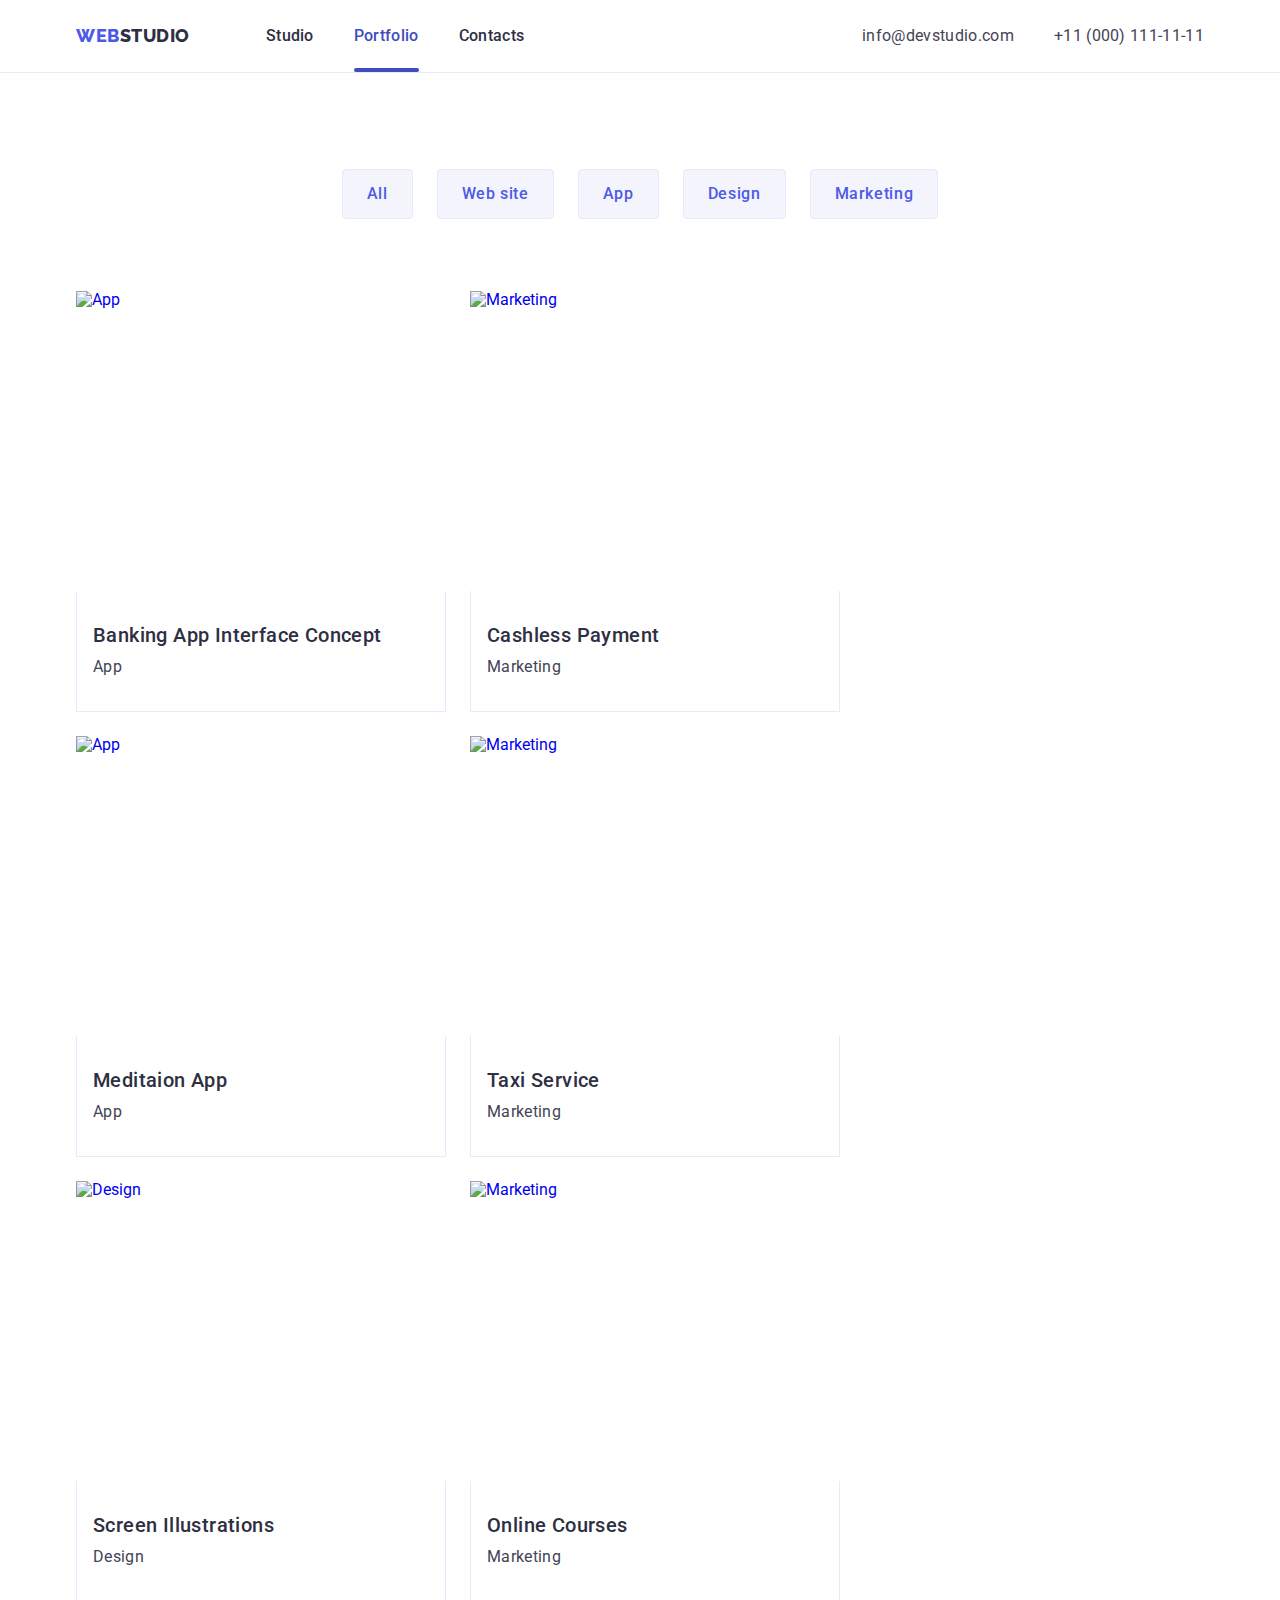
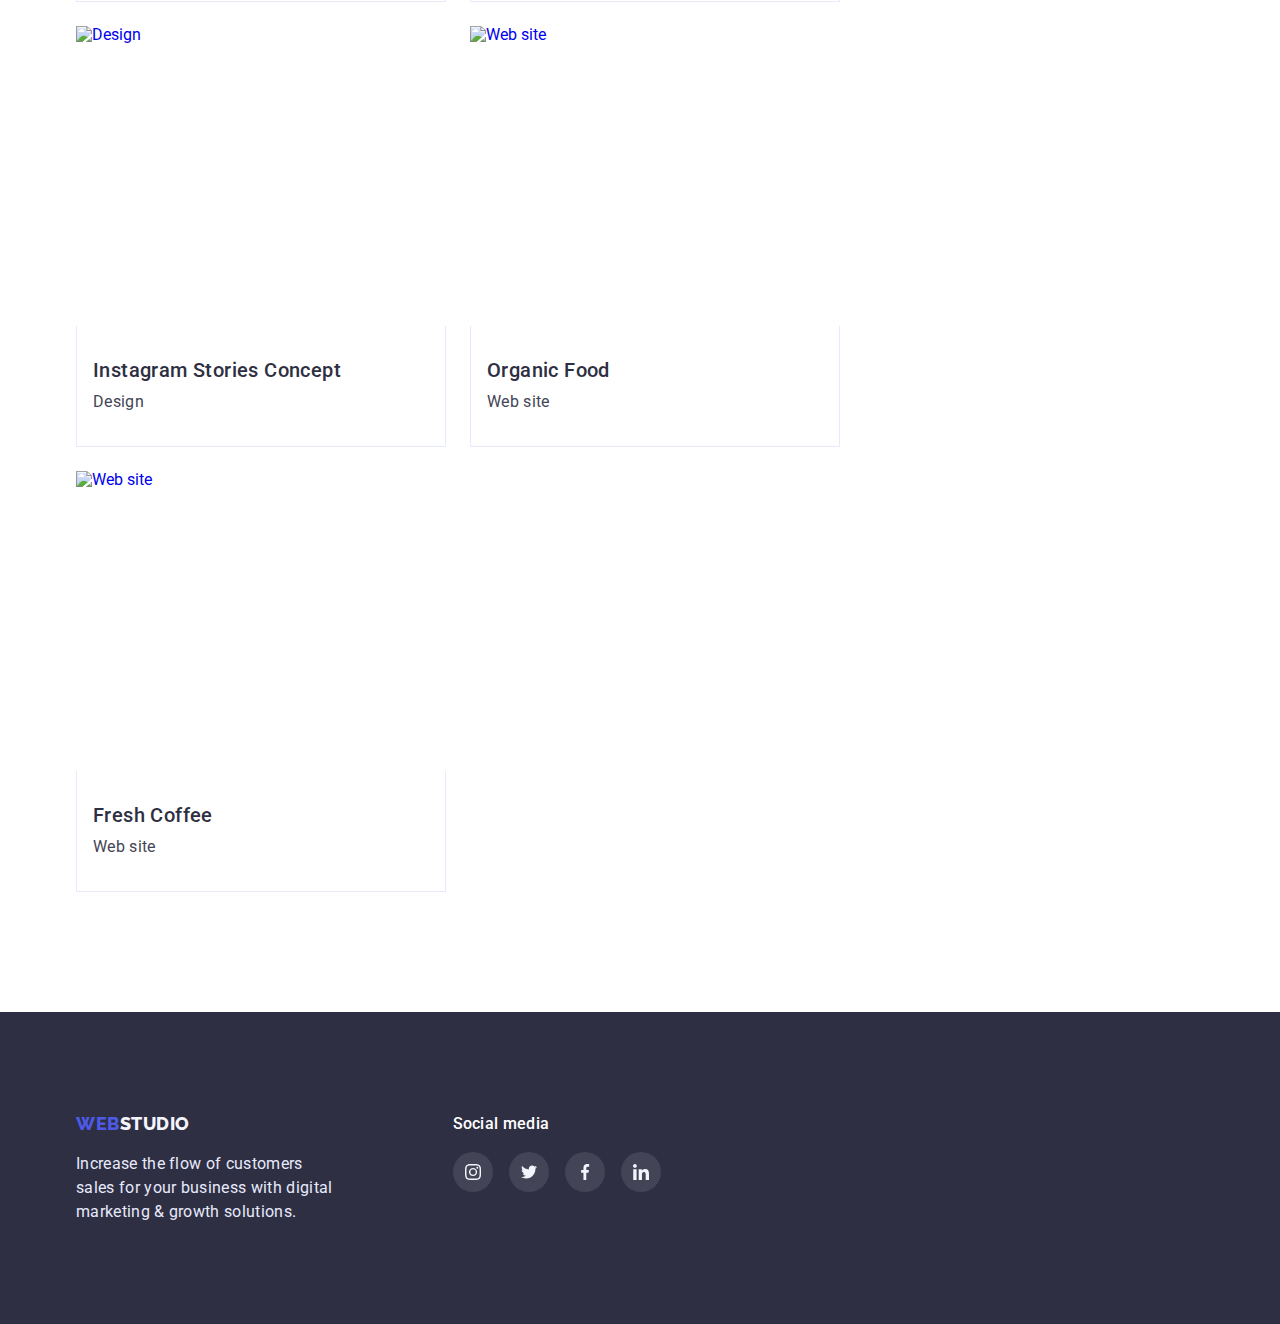
==== portfolio.html @ c5486a3b "Merge pull request #17 from andriiputko/images" ====
<!DOCTYPE html>
<html lang="en">
<head>
    <meta charset="UTF-8">
    <meta http-equiv="X-UA-Compatible" content="IE=edge">
    <meta name="viewport" content="width=device-width, initial-scale=1.0">
    <title>Portfolio</title>
    <link rel="stylesheet" href="https://cdnjs.cloudflare.com/ajax/libs/modern-normalize/1.0.0/modern-normalize.min.css">
    <link rel="stylesheet" href="./css/styles.css">
    <link rel="preconnect" href="https://fonts.googleapis.com">
    <link rel="preconnect" href="https://fonts.gstatic.com" crossorigin>
    <link href="https://fonts.googleapis.com/css2?family=Roboto:wght@400;500;700&display=swap" rel="stylesheet">
    <link href="https://fonts.googleapis.com/css2?family=Raleway:wght@800&display=swap" rel="stylesheet">
</head>
<body>
    <header>
        <div class="container">
            <div class="nav-container">
                <nav class="nav">
            
                    <a href="./index.html" class="logo">Web<span class="logo-header">Studio</span></a>
                    <ul class="header-list">
                        <li>
                            <a href="./index.html" class="nav-link">Studio</a>
                        </li>
                        <li>
                            <a href="./portfolio.html" class="nav-link current">Portfolio</a>
                        </li>
                        <li>
                            <a href="" class="nav-link">Contacts</a>
                        </li>
                    </ul>
                </nav>
                <address>
                    <ul class="header-list">
                        <li>
                            <a href="mailto:info@devstudio.com" class="contact-link">info@devstudio.com</a>
                        </li>
                        <li>
                            <a href="tel:+110001111111" class="contact-link">+11 (000) 111-11-11</a>
                        </li>
                    </ul>
            </div>
            
            </address>
        </div>
        
    </header>
    <main>
        <section class="poftfolio-section">
            <div class="container">
                <ul class="portfolio-list">
                    <li><button type="button" class="portfolio-btn">All</button></li>
                    <li><button type="button" class="portfolio-btn">Web site</button></li>
                    <li><button type="button" class="portfolio-btn">App</button></li>
                    <li><button type="button" class="portfolio-btn">Design</button></li>
                    <li><button type="button" class="portfolio-btn">Marketing</button></li>
                </ul>
                <ul class="project-list">
                    <li class="project-card">
                        <a href="#" class="project-link">
                            <div class="project-overlay-parent">
                                <img src="./images/1.jpg" alt="App" width="370" height="300" class="project-img">
                                <div class="project-overlay">
                                    <p class="overlay-text">14 Stylish and User-Friendly App Design Concepts · Task Manager App · Calorie Tracker App · Exotic Fruit Ecommerce App · Cloud Storage App</p>
                                </div>
                            </div>
                           
                            <div class="projecr-container">
                                <h3 class="project-title">Banking App Interface Concept</h3>
                                <p class="project-descr">App</p>
                            </div> 
                        </a>
                        
                        
                    </li>
                    <li class="project-card">
                        <a href="#" class="project-link">
                            <div class="project-overlay-parent">
                                <img src="./images/2.jpg" alt="Marketing" width="370" height="300" class="project-img">
                                <div class="project-overlay">
                                    <p class="overlay-text">14 Stylish and User-Friendly App Design Concepts · Task Manager App · Calorie Tracker App · Exotic Fruit Ecommerce App · Cloud Storage App</p>
                                </div>
                            </div>
                            <div class="projecr-container">
                                <h3 class="project-title">Cashless Payment</h3>
                                <p class="project-descr">Marketing</p>
                            </div>
                        </a>
                        
                        
                    </li>
                    <li class="project-card">
                        <a href="#" class="project-link">
                            <div class="project-overlay-parent">
                                <img src="./images/3.jpg" alt="App" width="370" height="300" class="project-img">
                                <div class="project-overlay">
                                    <p class="overlay-text">14 Stylish and User-Friendly App Design Concepts · Task Manager App · Calorie Tracker App · Exotic Fruit Ecommerce App · Cloud Storage App</p>
                                </div>
                            </div>
                            <div class="projecr-container">
                                <h3 class="project-title">Meditaion App</h3>
                                <p class="project-descr">App</p>
                            </div> 
                        </a>
                        
                        
                    </li>
                
                    <li class="project-card">
                        <a href="#" class="project-link">
                            <div class="project-overlay-parent">
                                <img src="./images/4.jpg" alt="Marketing" width="370" height="300" class="project-img">
                                <div class="project-overlay">
                                    <p class="overlay-text">14 Stylish and User-Friendly App Design Concepts · Task Manager App · Calorie Tracker App · Exotic Fruit Ecommerce App · Cloud Storage App</p>
                                </div>
                            </div>
                            <div class="projecr-container">
                                <h3 class="project-title">Taxi Service</h3>
                                <p class="project-descr">Marketing</p>
                            </div> 
                        </a>
                        
                        
                    </li>
                    <li class="project-card">
                        <a href="#" class="project-link">
                            <div class="project-overlay-parent">
                                <img src="./images/5.jpg" alt="Design" width="370" height="300" class="project-img">
                                <div class="project-overlay">
                                    <p class="overlay-text">14 Stylish and User-Friendly App Design Concepts · Task Manager App · Calorie Tracker App · Exotic Fruit Ecommerce App · Cloud Storage App</p>
                                </div>
                            </div>
                            <div class="projecr-container">
                                <h3 class="project-title">Screen Illustrations</h3>
                                <p class="project-descr">Design</p>
                            </div>  
                        </a>
                        
                        
                    </li>
                    <li class="project-card">
                        <a href="#" class="project-link">
                            <div class="project-overlay-parent">
                                <img src="./images/6.jpg" alt="Marketing" width="370" height="300" class="project-img">
                                <div class="project-overlay">
                                    <p class="overlay-text">14 Stylish and User-Friendly App Design Concepts · Task Manager App · Calorie Tracker App · Exotic Fruit Ecommerce App · Cloud Storage App</p>
                                </div>
                            </div>
                            <div class="projecr-container">
                                <h3 class="project-title">Online Courses</h3>
                                <p class="project-descr">Marketing</p>
                            </div> 
                        </a>
                        
                        
                    </li>
                    <li class="project-card">
                        <a href="#" class="project-link">
                            <div class="project-overlay-parent">
                                <img src="./images/7.jpg" alt="Design" width="370" height="300" class="project-img">
                                <div class="project-overlay">
                                    <p class="overlay-text">14 Stylish and User-Friendly App Design Concepts · Task Manager App · Calorie Tracker App · Exotic Fruit Ecommerce App · Cloud Storage App</p>
                                </div>
                            </div>
                            <div class="projecr-container">
                                <h3 class="project-title">Instagram Stories Concept</h3>
                                <p class="project-descr">Design</p>
                            </div> 
                        </a>
                        
                        
                    </li>
                    <li class="project-card">
                        <a href="#" class="project-link">
                            <div class="project-overlay-parent">
                                <img src="./images/8.jpg" alt="Web site" width="370" height="300" class="project-img">
                                <div class="project-overlay">
                                    <p class="overlay-text">14 Stylish and User-Friendly App Design Concepts · Task Manager App · Calorie Tracker App · Exotic Fruit Ecommerce App · Cloud Storage App</p>
                                </div>
                            </div>
                            <div class="projecr-container">
                                <h3 class="project-title">Organic Food</h3>
                                <p class="project-descr">Web site</p>
                            </div> 
                        </a>
                        
                        
                    </li>
                    <li class="project-card">
                        <a href="#" class="project-link">
                            <div class="project-overlay-parent">
                                <img src="./images/9.jpg" alt="Web site" width="370" height="300" class="project-img">
                                <div class="project-overlay">
                                    <p class="overlay-text">14 Stylish and User-Friendly App Design Concepts · Task Manager App · Calorie Tracker App · Exotic Fruit Ecommerce App · Cloud Storage App</p>
                                </div>
                            </div>
                            <div class="projecr-container">
                                <h3 class="project-title">Fresh Coffee</h3>
                                <p class="project-descr">Web site</p>
                            </div> 
                        </a>
                        
                        
                    </li>
                </ul>
            </div>
            
        </section>
    </main>

    <footer>
        <div class="container">
            <div class="footer-container">
                <div>
                    <a href="./index.html" class="logo">Web<span class="logo-footer">Studio</span></a>
                <p class="footer-contact">
                    Increase the flow of customers  <br> sales for your business with digital <br> marketing & growth solutions.
                </p>
                </div>
                <div>
                    <p class="footer-header"> Social media</p>
                    <div class="footer-social-container">
                        <a href="#" class="footer-social">
                            <div>
                                <svg class="footer-icon">
                                    <use href="./images/icons.svg#icon-instagram-2-1"></use>
                                </svg>
                            </div>
                        </a>
                        
                        <a href="#" class="footer-social">
                            <div>
                                <svg class="footer-icon">
                                    <use href="./images/icons.svg#icon-twitter-1"></use>
                                </svg>
                            </div>
                        </a>
                        
                        <a href="#" class="footer-social">
                           <div>
                                <svg class="footer-icon">
                                    <use href="./images/icons.svg#icon-facebook-1"></use>
                                </svg>
                            </div> 
                        </a>
                        
                        <a href="#" class="footer-social">
                            <div>
                                <svg class="footer-icon">
                                    <use href="./images/icons.svg#icon-linkedin-1-1"></use>
                                </svg>
                            </div>
                        </a>
                    
                    </div>
                    
                </div>
            </div>
        </div>
    </footer>
</body>
</html>
---- css/styles.css ----
:root {
 --brand-color: #4D5AE5;
 --text-color-primary: #434455;
 --text-color-secondary: #2E2F42;
 --color-cornflower: #E7E9FC;
 --color-white: #ffffff;
 --color-ocean: #404BBF;
 --color-cloud: #F4F4FD;
 --color-green: #31D0AA;
 --cubic-bezier: cubic-bezier(0.4, 0, 0.2, 1);
 --color-modal: #fcfcfc;
 --color-black: #000000;
}

body {
    font-family: 'Roboto', sans-serif;
    color: var(--color-white)
}

header {
    background-color: var(--color-white);
    box-sizing: border-box;
    border-bottom: 1px solid var(--color-cornflower);
}

p, h1, h2, h3, h4, h5, h6 {
    margin: 0;
}

img {
    display: block;
    max-width: 100%;
    height: auto;
    
    
}

.nav-container {
    display: flex;
    align-items: center;
}
.nav {
    display: flex;
    flex-grow: 1;
    align-items: center;
}

.header-list {
    display: flex;
    gap: 40px;
}

.logo  {
    color: var(--brand-color);
    font-family: 'Raleway', sans-serif ;
    font-weight: 800;
    font-size: 18px;
    line-height: 1.33;
    text-transform: uppercase;
    letter-spacing: 0.03em;
    margin-right: 76px;
    
}

.logo-header {
    color: var(--text-color-secondary);
    font-family: 'Raleway', sans-serif;
    font-weight: 800;
    font-size: 18px;
    line-height: 1.33;
    text-transform: uppercase;
}

a {
    text-decoration: none;
}

ul {
    list-style-type: none;
    margin: 0;
    padding: 0;
}
.container {
    max-width: 1158px;
    padding: 0 15px;
    margin: 0 auto;

}
.nav-link {
    display: block;
    color: var(--text-color-secondary);
    font-weight: 500;
    font-size: 16px;
    line-height: 1.5;
    letter-spacing: 0.02em;
    padding: 24px 0;
    transition-property: color;
    transition-duration: 250ms;
    transition-timing-function: var(--cubic-bezier);
    position: relative;
}

 .nav-link:hover, .nav-link:focus, .nav-link.current {
    color: var(--color-ocean);
    
      
}

.nav-link.current::after {
    position: absolute;
    content: "";
    width: 100%;
    height: 4px;
    left: 0;
    bottom: 0;
    border-radius: 2px;
    background-color: var(--color-ocean);
}

.contact-link  {
    color: var(--text-color-primary);
    font-style: normal;
    font-size: 16px;
    line-height: 1.5;
    letter-spacing: 0.02em;
    padding: 24px 0;
    transition-property: color;
    transition-duration: 250ms;
    transition-timing-function: var(--cubic-bezier);
}

.contact-link:hover, .contact-link:focus {
    color: var(--color-ocean);
}

.main-container {
    display: flex;
    align-items: center;
    flex-direction: column;
}
.main-section {
    background-image: linear-gradient(rgba(46, 47, 66, 0.7), rgba(46, 47, 66, 0.7)),  url(../images/people-office.jpg);
    max-width: 1440px;
    padding: 188px 0;
    margin: 0 auto;
}


.main-section-title {
    color: var(--color-white);
    font-size: 56px;
    line-height: 1.07;
    letter-spacing: 0.02em;
    text-align: center;
    margin-bottom: 48px;
}

.main-button {
    font-family: 'Roboto', sans-serif;
    background-color: var(--brand-color);
    box-shadow: 0px 4px 4px rgba(0, 0, 0, 0.15);
    border-radius: 4px;
    border: none;
    font-weight: 500;
    font-size: 16px;
    line-height: 1.5;
    letter-spacing: 0.04em;
    color: var(--color-white);
    cursor: pointer;
    display: block;
    margin: 0 auto;
    padding: 16px 32px;
    gap: 10px;
    transition-property: background-color;
    transition-duration: 250ms;
    transition-timing-function: var(--cubic-bezier);
}

.main-button:hover, .main-button:focus {
    background-color: var(--color-ocean);
    font-family: Roboto;
    color: var(--color-white);
}


.benefit-section {
    padding: 120px 0;
}
.benefit-title {
    color: var(--text-color-secondary);
    font-weight: 500;
    font-size: 20px;
    line-height: 1.2;
    letter-spacing: 0.02em;
    margin-bottom: 8px;
    padding-top: 8px;

}

.benefit-descr {
    color: var(--text-color-primary);
    font-size: 16px;
    line-height: 1.5;
    letter-spacing: 0.02em;

}

.benefit-list {
    display: flex;
    justify-content: center;
    gap: 24px;

}

.benefit-li {
    flex-basis: calc((1158px - 72px) / 4);
}
.work-list {
    display: flex;
    align-items: center;
    justify-content: center;
    gap: 24px;

}
.work-section {
    padding: 120px 0;
    padding-top: 0;
}

.work-title {
    color: var(--text-color-secondary);
    font-size: 36px;
    line-height: 1.1;
    text-align: center;
    letter-spacing: 0.02em;
    text-transform: capitalize;
    margin-bottom: 72px;
}

.team-section {
    background-color: var(--color-cloud);
    padding: 120px 0;
}

.team-card {
    background-color: var(--color-white);
    box-shadow: 0px 1px 6px rgba(46, 47, 66, 0.08), 0px 1px 1px rgba(46, 47, 66, 0.16), 0px 2px 1px rgba(46, 47, 66, 0.08);
    border-radius: 0px 0px 4px 4px;
}



.team-list {
    display: flex;
    align-items: center;
    justify-content: center;
    gap: 24px;
}

.team-title {
    color: var(--text-color-secondary);
    font-size: 36px;
    line-height: 1.1;
    text-align: center;
    letter-spacing: 0.02em;
    text-transform: capitalize;
    margin-bottom: 72px;
}

.teammate-name {
    color: var(--text-color-secondary);
    font-weight: 500;
    font-size: 20px;
    line-height: 1.2;
    letter-spacing: 0.02em;
    margin-bottom: 8px;
}

.team-name-container {
    text-align: center;
    padding-top: 32px;
    padding-bottom: 32px;
}
.teammate-position {
    color: var(--text-color-primary);
    font-size: 16px;
    line-height: 1.5;
    letter-spacing: 0.02em;
}


footer {
    background-color: var(--text-color-secondary);
    padding-top: 100px;
    padding-bottom: 100px;
}

.logo-footer {
    font-family: 'Raleway', sans-serif;
    color: var(--color-cloud);
    font-weight: 800;
    font-size: 18px;
    line-height: 1.17;
    letter-spacing: 0.03em;
    text-transform: uppercase;

}

.footer-contact {
    font-size: 16px;
    line-height: 1.5;
    letter-spacing: 0.02em;
    color: var(--color-cornflower);
    margin-top: 16px;
}

.poftfolio-section{
    
    padding-top: 96px;
    padding-bottom: 120px;
}

.portfolio-list {
    display: flex;
    align-items: center;
    justify-content: center;
    gap: 24px;
    margin-bottom: 72px;
}
.portfolio-btn {
    font-family: 'Roboto', sans-serif;
    background-color: var(--color-cloud);
    border: 1px solid var(--color-cornflower);
    border-radius: 4px;
    font-weight: 500;
    font-size: 16px;
    line-height: 1.5;
    letter-spacing: 0.04em;
    color: var(--brand-color);
    cursor: pointer;
    padding: 12px 24px;
    transition-property: background-color, color, box-shadow;
    transition-duration: 250ms;
    transition-timing-function: var(--cubic-bezier);
}

.portfolio-btn:hover,  .portfolio-btn:focus {
    background-color: var(--color-ocean);
    color: var(--color-white);
    box-shadow: 0px 3px 1px rgba(0, 0, 0, 0.1), 0px 2px 1px rgba(0, 0, 0, 0.08), 0px 2px 2px rgba(0, 0, 0, 0.12);
}

.projecr-container {
    padding-bottom: 32px;
    padding-top: 32px;
    padding-left: 16px;
    border: 1px solid var(--color-cornflower);
    border-top: 0;
}
.project-list {
    display: flex;
    flex-wrap: wrap;
    gap: 24px;
}
.project-title {
    color: var(--text-color-secondary);
    font-weight: 500;
    font-size: 20px;
    line-height: 1.2;
    letter-spacing: 0.02em;
    margin-bottom: 8px;
}

.project-card {
    flex-basis: calc( (100% - 48px) / 3);
    
}

.project-overlay-parent {
    position: relative;
    overflow: hidden;
}

.project-overlay {
    position: absolute;
    background-color: var(--brand-color);
    background-blend-mode: soft-light;
    mix-blend-mode: normal;
    color: var(--color-cloud);
    padding: 40px 32px;
    overflow: auto;
    top: 0;
    left: 0;
    width: 100%;
    height: 100%;
    transform: translateY(100%);
    transition-duration: 250ms;
}

.overlay-text{

    color: var(--color-cloud);
    font-weight: 400;
    font-size: 16px;
    line-height: 1.5;
    letter-spacing: 0.02em;
    
}
.project-link{
    display: block;

}

.project-link:hover .project-overlay{
    
    transform: translateY(0);
}

.project-link:hover, .project-link:focus {
   
    box-shadow: 0px 1px 6px rgba(46, 47, 66, 0.08), 0px 1px 1px rgba(46, 47, 66, 0.16), 0px 2px 1px rgba(46, 47, 66, 0.08);
}

.project-descr {
    color: var(--text-color-primary);
    font-size: 16px;
    line-height: 1.5;
    letter-spacing: 0.02em;
}

.icon-rect{
    background-color: var(--color-cloud);
    border-radius: 4px;
    height: 124px;
    display: flex;
    align-items: center;
    justify-content: center;
}

.benefit-svg {
    width: 61px;
    height: 64px;
    fill: var(--text-color-secondary)
    
}

.team-social {
    fill: var(--color-white);
    width: 16px;
    height: 16px;
}





.team-social-list {
    display: flex;
    gap: 24px;
    justify-content: center;
    margin-top: 8px;
}

.team-social-li {
    width: 40px;
    height: 40px;
}

.team-social-link {
    width: 100%;
    height: 100%;
    display: block;
    border-radius: 50%;
    background-color: var(--brand-color);
    padding: 12px;
    transition-property: background-color;
    transition-duration: 250ms;
    transition-timing-function: var(--cubic-bezier);
}

.team-social-link:hover, .team-social-link:focus {
    background-color: var(--color-ocean);
    border: none;
}

.customers-section {
    padding-top: 130px;
    padding-bottom: 120px;
}

.customers-rect {
    color: #8E8F99;
    width: 168px;
    height: 88px;
    border: 1px solid #8E8F99;
    border-radius: 4px;
    display: flex;
    justify-content: center;
    align-items: center;
    transition-property: color;
    transition-duration: 250ms;
    transition-timing-function: var(--cubic-bezier);
    
}

.customers-rect:hover, .customers-rect:focus {
    border: 1px solid var(--color-ocean);
    color: var(--color-ocean);
} 


.customers-svg {
    fill:currentColor;
    width: 104px;
   height: 56px;

}




.customers-title {
    color: var(--text-color-secondary);
    font-size: 36px;
    line-height: 1.1;
    text-align: center;
    letter-spacing: 0.02em;
    text-transform: capitalize;
    margin-bottom: 72px;
}

.customers-list {
    display: flex;
    justify-content: center;
    gap: 24px;
}

.footer-header {
    color: var(--color-white);
    font-weight: 500;
    font-size: 16px;
    line-height: 1.5;
    letter-spacing: 0.02em;
    margin-bottom: 16px;
}



.footer-container {
    display: flex;
    gap: 120px;
}

.footer-social {
    width: 40px;
    height: 40px;
    border: 2px solid none;
    border-radius: 50%;
    background-color: #434455;
    padding: 12px;
    transition-property: background-color;
    transition-duration: 250ms;
    transition-timing-function: var(--cubic-bezier);
}

.footer-social:hover, .footer-social:focus {
    background-color: var(--color-green);
    border: none;
}
.footer-icon {
    fill: var(--color-cloud);
    width: 16px;
    height: 16px;
}

.footer-social-container {
    display: flex;
    gap: 16px;
}

/* Modal */

.backdrop {
    position: fixed;
    top: 0;
    left: 0;
    display: flex;
    align-items: center;
    justify-content: center;
    width: 100%;
    height: 100%;
    background-color: rgba(46, 47, 66, 0.4);
    padding: 88px 0;
    transition: opacity 500ms, visibility 500ms;
}

.backdrop.is-hidden{
    opacity: 0;
    visibility: hidden;
    pointer-events: none;
}
.modal {
    width: 100%;
    height: 100%;
    max-width: 408px;
    max-height: 576px;
    background-color: var(--color-modal);
    box-shadow: 0px 1px 1px rgba(0, 0, 0, 0.14), 0px 1px 3px rgba(0, 0, 0, 0.12), 0px 2px 1px rgba(0, 0, 0, 0.2);
    border-radius: 4px;
    position: relative;
    transition: transform 500ms;
}

.backdrop.is-hidden .modal {
    transform: scale(0);
}
.modal-close {
    position: absolute;
    top: 24px;
    right: 24px;
    background-color: var(--color-cornflower);
    border-radius: 50%;
    border: 1px solid rgba(0, 0, 0, 0.1);
    padding: 8px;
    cursor: pointer;
    transition-property: background-color;
    transition-duration: 250ms;
    transition-timing-function: var(--cubic-bezier);
    
}

.close-svg {
    display: block;
    width: 8px;
    height: 8px;
    fill: var(--color-black);
    transition-property: fill;
    transition-duration: 250ms;
    transition-timing-function: var(--cubic-bezier);
    
}

.modal-close:hover, .modal-close:focus  {
    background-color: var(--color-ocean);
}

.modal-close:hover .close-svg {
    fill: var(--color-white);
}

.modal-close:focus .close-svg {
    fill: var(--color-white);
}
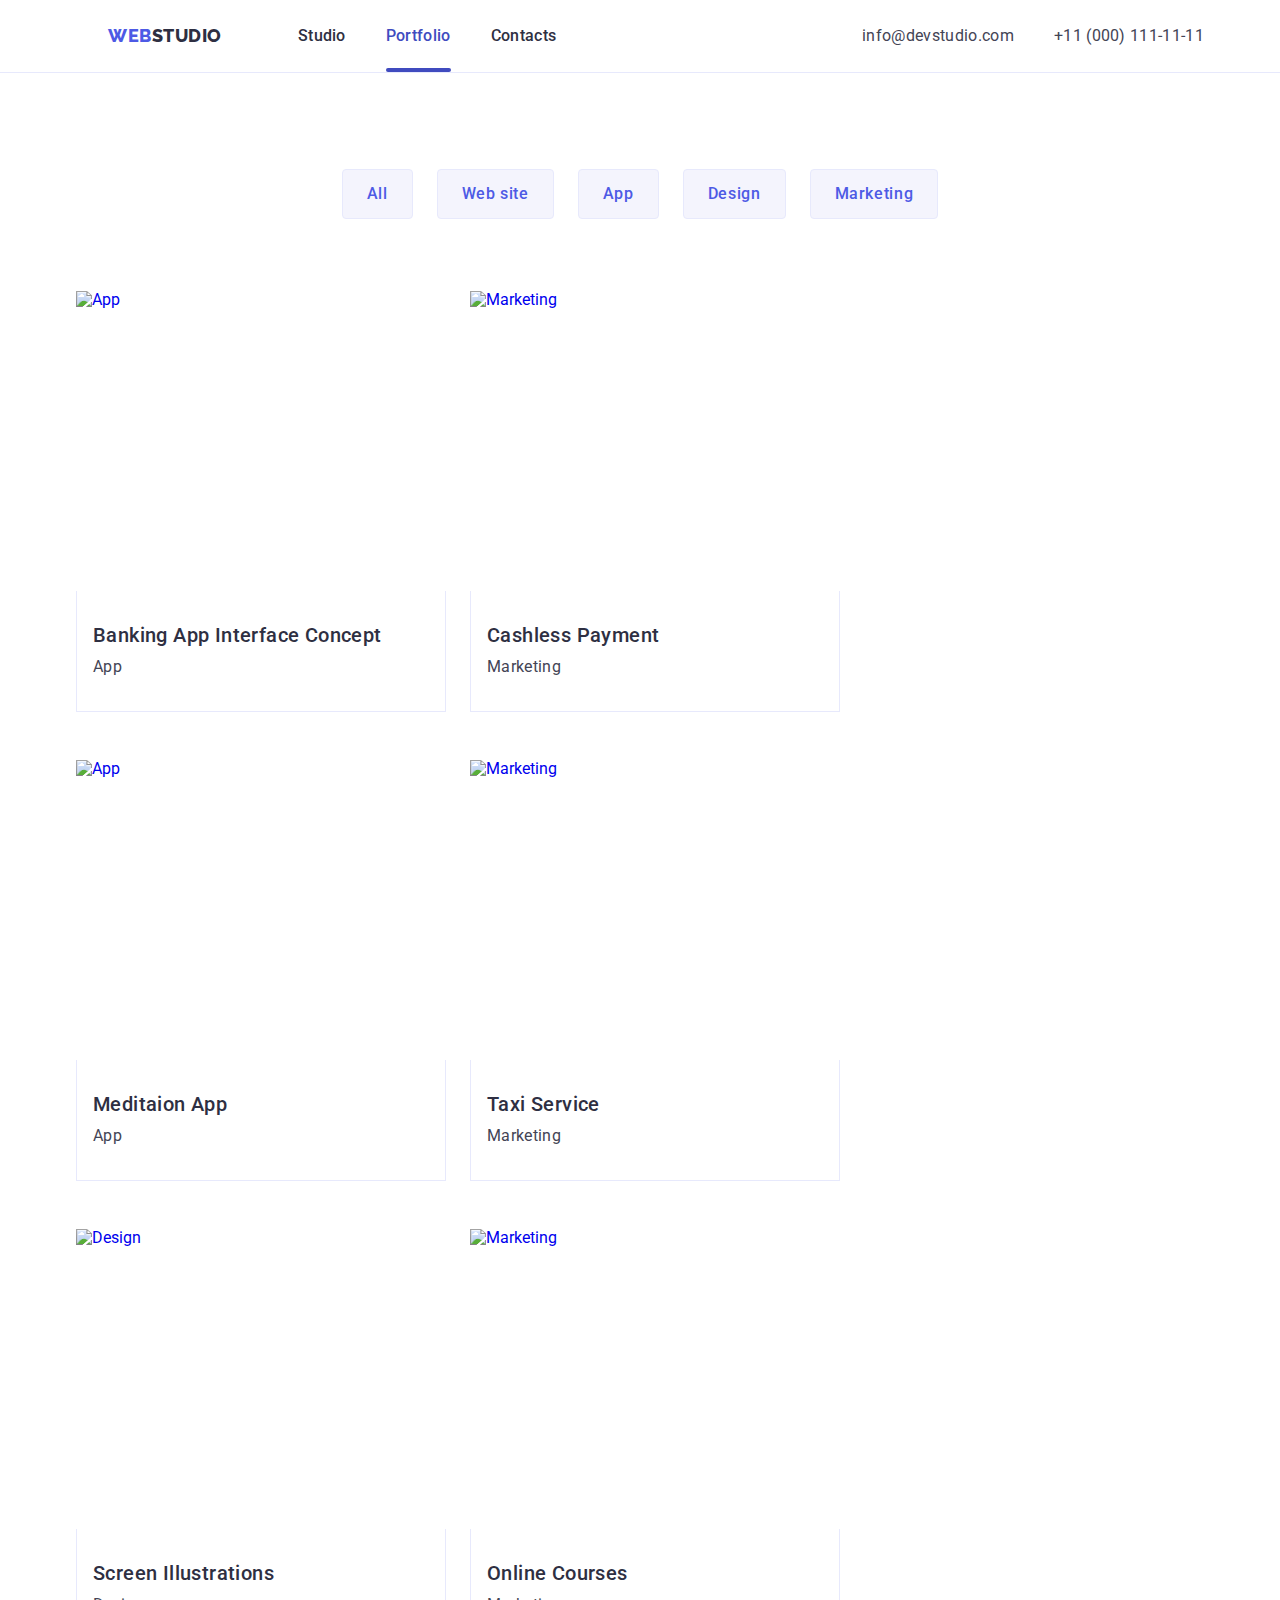
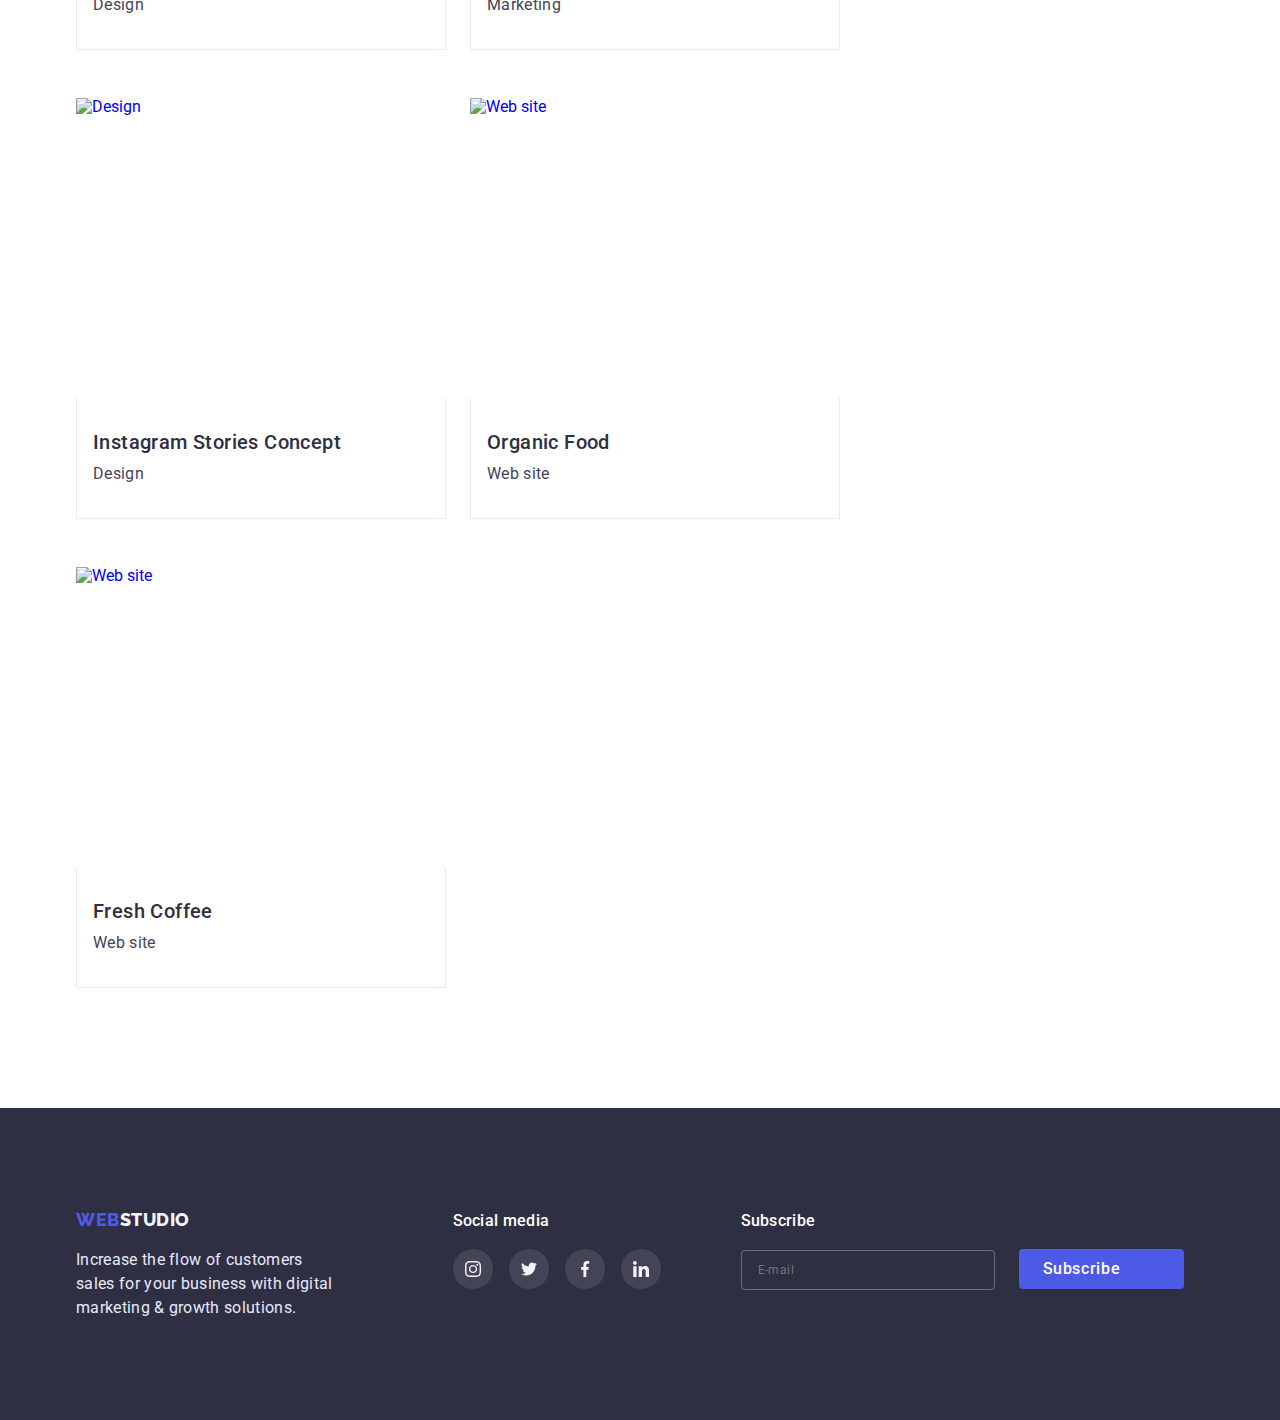
==== commit 55fa752c: "Portfolio adaptiv" ====
--- a/portfolio.html
+++ b/portfolio.html
@@ -14,35 +14,125 @@
 </head>
 <body>
     <header>
-        <div class="container">
-            <div class="nav-container">
+        <div class="container nav-container">
                 <nav class="nav">
+                    <a href="./index.html" class="logo">Web<span class="logo-header">Studio</span></a>
+                    <div class="mobile-container">
+                        <ul class="header-list">
+                            <li>
+                                <a href="./index.html" class="nav-link">Studio</a>
+                            </li>
+                            <li>
+                                <a href="./portfolio.html" class="nav-link current">Portfolio</a>
+                            </li>
+                            <li>
+                                <a href="" class="nav-link">Contacts</a>
+                            </li>
+                        </ul>
+                    </div>
+                    <button type="button" class="mobile-menu-btn js-open-menu">
+                        <svg width="40" height="40" class="burger">
+                            <use href="./images/icons.svg#icon-burger"></use>
+                        </svg>
+                    </button>
+                    
+                </nav>
+                <div class="mobile-container">
+                    <address>
+                        <ul class="header-contact-list">
+                           
+                            <li>
+                                <a href="mailto:info@devstudio.com" class="contact-link">info@devstudio.com</a>
+                            </li>
+                            <li>
+                                <a href="tel:+110001111111" class="contact-link">+11 (000) 111-11-11</a>
+                            </li> 
+                            
+                            
+                        </ul>
             
-                    <a href="./index.html" class="logo">Web<span class="logo-header">Studio</span></a>
-                    <ul class="header-list">
-                        <li>
-                            <a href="./index.html" class="nav-link">Studio</a>
-                        </li>
-                        <li>
-                            <a href="./portfolio.html" class="nav-link current">Portfolio</a>
-                        </li>
-                        <li>
-                            <a href="" class="nav-link">Contacts</a>
-                        </li>
-                    </ul>
-                </nav>
-                <address>
-                    <ul class="header-list">
-                        <li>
-                            <a href="mailto:info@devstudio.com" class="contact-link">info@devstudio.com</a>
-                        </li>
-                        <li>
-                            <a href="tel:+110001111111" class="contact-link">+11 (000) 111-11-11</a>
-                        </li>
-                    </ul>
-            </div>
+                    </address>
+                </div>
+                
+        </div>
+        <div class="mobile-menu js-menu-container">
+            <button  class="mobile-menu-close js-close-menu" type="button">
+                <svg class="close-svg-mobile">
+                    <use href="./images/icons.svg#icon-close"></use>
+                </svg>
+            </button>
+            <nav class="mobile-nav">
+                <ul class="header-list-mobile">
+                    <li>
+                        <a href="./index.html" class="nav-link-mobile ">Studio</a>
+                    </li>
+                    <li>
+                        <a href="./portfolio.html" class="nav-link-mobile current">Portfolio</a>
+                    </li>
+                    <li>
+                        <a href="" class="nav-link-mobile">Contacts</a>
+                    </li>
+                </ul>
+            </nav>
+            <address>
+                <ul class="contact-list-mobile">
+                    <li>
+                        <a href="tel:+110001111111" class="contact-mobile-tel">+11 (000) 111-11-11</a>
+                    </li>
+                    <li>
+                        <a href="mailto:info@devstudio.com" class="contact-mobile-mail">info@devstudio.com</a>
+                    </li>
+                </ul>
+                <ul class="team-social-list-mobile">
+                    <li class="team-social-li">
+                        <a href="#" class="team-social-link">
+                          <div class="circle">
+                            <svg class="team-social">
+                                <use href="./images/icons.svg#icon-instagram-2-1">
+                                </use>
+                            </svg>  
+                        </div>  
+                        </a>
+                        
+                          
+                        
+                    </li>
+                    <li class="team-social-li">
+                        <a href="#" class="team-social-link">
+                           <div class="circle">
+                            <svg class="team-social">
+                                <use href="./images/icons.svg#icon-twitter-1"></use>
+                            </svg>
+                            </div> 
+                        </a>
+                        
+                            
+                    </li>
+                    <li class="team-social-li">
+                        <a href="#" class="team-social-link">
+                          <div class="circle">
+                            <svg class="team-social">
+                                <use href="./images/icons.svg#icon-facebook-1"></use>
+                            </svg>
+                            </div>  
+                        </a>
+                        
+                            
+                    </li>
+                    <li class="team-social-li">
+                        <a href="#" class="team-social-link">
+                           <div class="circle">
+                            <svg class="team-social">
+                                <use href="./images/icons.svg#icon-linkedin-1-1"></use>
+                            </svg>
+                            </div> 
+                        </a>
+                        
+                            
+                    </li>
+                </ul>
+            </address>
             
-            </address>
         </div>
         
     </header>
@@ -212,13 +302,13 @@
     <footer>
         <div class="container">
             <div class="footer-container">
-                <div>
-                    <a href="./index.html" class="logo">Web<span class="logo-footer">Studio</span></a>
-                <p class="footer-contact">
+                <div class="footer-title">
+                    <a href="./index.html" class="footer-logo">Web<span class="logo-footer">Studio</span></a>
+                    <p class="footer-contact">
                     Increase the flow of customers  <br> sales for your business with digital <br> marketing & growth solutions.
-                </p>
+                    </p>
                 </div>
-                <div>
+                <div class="footer-links">
                     <p class="footer-header"> Social media</p>
                     <div class="footer-social-container">
                         <a href="#" class="footer-social">
@@ -256,8 +346,25 @@
                     </div>
                     
                 </div>
+                
+                <div class="footer-form-container">
+                    <p class="footer-form-title">Subscribe</p>
+                    <form class="footer-form">
+                        <label for="email"></label>
+                        <input type="email" name="email" id="email" placeholder="E-mail" class="footer-input">
+                        <button type="submit" class="footer-form-btn">
+                            Subscribe
+                            <svg class="footer-form-svg">
+                                <use href="./images/icons.svg#icon-telegram"></use>
+                            </svg>
+                        </button>
+                    </form>
+                </div>
             </div>
+
         </div>
     </footer>
+
+    <script src="./js/mobile-menu.js"></script>
 </body>
 </html>--- a/css/styles.css
+++ b/css/styles.css
@@ -7,6 +7,7 @@
  --color-ocean: #404BBF;
  --color-cloud: #F4F4FD;
  --color-green: #31D0AA;
+ --color-light-slate: #8E8F99;
  --cubic-bezier: cubic-bezier(0.4, 0, 0.2, 1);
  --color-modal: #fcfcfc;
  --color-black: #000000;
@@ -35,6 +36,45 @@
     
 }
 
+@media screen and (min-width:320px) and (max-width:767px){
+    .mobile-container {
+        display: none;
+    }
+    .nav {
+        justify-content: space-between;
+    }
+}
+
+.mobile-menu-btn {
+    background-color: transparent;
+    padding: 0;
+    cursor: pointer;
+    display: block;
+    border: none;
+    
+}
+
+@media  screen and (min-width:768px) {
+    .mobile-menu-btn {
+        display: none;
+    }
+    
+}
+
+
+.burger {
+    display: block;
+    width: 32px;
+    height: 22px;
+    fill: var(--text-color-secondary);
+    stroke: var(--text-color-secondary);
+}
+
+.burger-use {
+    display: block;
+    width: 32px;
+    height: 22px;
+}
 .nav-container {
     display: flex;
     align-items: center;
@@ -43,12 +83,40 @@
     display: flex;
     flex-grow: 1;
     align-items: center;
-}
+    padding: 0 16px;
+
+    
+}
+
+
 
 .header-list {
-    display: flex;
-    gap: 40px;
-}
+    display: none;
+}
+
+@media screen and (min-width:768px) {
+    .header-list {
+        display: flex;
+        gap: 40px;
+    }
+}
+
+
+
+@media screen and (min-width:1200px) {
+    .header-list {
+        display: flex;
+        gap: 40px;
+    }
+}
+
+@media screen and (min-width:1200px) {
+    .header-contact-list {
+        display: flex;
+        gap: 40px;
+    }
+}
+
 
 .logo  {
     color: var(--brand-color);
@@ -58,7 +126,15 @@
     line-height: 1.33;
     text-transform: uppercase;
     letter-spacing: 0.03em;
+    padding: 24px 0 24px 16px;
     margin-right: 76px;
+    
+}
+
+@media screen and (min-width:768px) {
+    .logo {
+        padding-left: 16px;
+    }
     
 }
 
@@ -81,10 +157,25 @@
     padding: 0;
 }
 .container {
-    max-width: 1158px;
-    padding: 0 15px;
+    
+    max-width: 428px;
     margin: 0 auto;
-
+    padding: 0 16px;
+}
+
+@media screen and (min-width:768px) {
+    .container {
+        max-width: 768px;
+    }
+    
+}
+@media screen and (min-width:1200px)  {
+    .container {
+        max-width: 1158px;
+        padding: 0 15px;
+        margin: 0 auto;
+        
+    }
 }
 .nav-link {
     display: block;
@@ -133,26 +224,211 @@
     color: var(--color-ocean);
 }
 
+.mobile-menu {
+    position: fixed;
+    top: 0;
+    right: 0;
+    width: 100%;
+    height: 100%;
+    display: flex;
+    flex-direction: column;
+    background-color: var(--color-white);
+    padding: 80px 35px 40px 40px;
+    transform: translateX(100%);
+    transition: transform 1s;
+}
+
+.mobile-menu-close {
+    position: absolute;
+    top: 24px;
+    right: 24px;
+    background-color: transparent;
+    border-radius: 50%;
+    border: 1px solid rgba(0, 0, 0, 0.1);
+    padding: 8px;
+    
+    
+}
+
+.close-svg-mobile {
+    
+    display: block;
+    width: 8px;
+    height: 8px;
+    fill: var(--color-black);
+}
+
+.mobile-menu.is-open {
+    transform: translateX(0);
+}
+
+@media screen and (min-width:768px){
+    .mobile-menu {
+        display: none;
+    }
+}
+
+.header-list-mobile{
+    display: flex;
+    flex-direction: column;
+    gap: 40px;
+}
+
+@media screen and (min-width:768px) {
+    .tablet-contacts {
+        display: flex;
+        flex-direction: column;
+        gap: 12px;
+        padding-right: 16px;
+    }
+    
+}
+@media screen and (min-width:1200px){
+    .tablet-contacts {
+        display: flex;
+        flex-direction: row;
+        gap: 40px;
+      
+        
+    }
+}
+
+.nav-link-mobile {
+    color: var(--text-color-secondary);
+    font-weight: 700;
+    font-size: 36px;
+    line-height: 1.11;
+    letter-spacing: 0.02em;
+    text-transform: capitalize;
+}
+
+.mobile-nav {
+    margin-bottom: auto;
+}
+
+.nav-link-mobile.current {
+    color: var(--brand-color);
+}
+
+
+.contact-mobile-tel{
+    display: block;
+    color: var(--brand-color);
+    font-weight: 700;
+    font-size: 34px;
+    line-height: 1.11;
+    letter-spacing: 0.02em;
+    text-transform: capitalize;
+    margin-bottom: 40px;
+    font-style: normal;
+}
+
+@media screen and (max-width:428px) {
+    .contact-mobile-tel {
+        font-size: 24px;
+    }
+    
+}
+
+.contact-mobile-mail{
+    display: block;
+    color: var(--text-color-primary);
+    font-weight: 500;
+    font-size: 20px;
+    line-height: 1.2; 
+    letter-spacing: 0.02em;
+    text-transform: lowercase;
+    font-style: normal;
+    margin-bottom: 48px;
+}
+.team-social-list-mobile{
+    display: flex;
+    gap: 56px;
+}
+
+@media screen and (max-width:428px) {
+    .team-social-list-mobile{
+        display: flex;
+        gap: 30px;
+    }
+}
+
+
 .main-container {
     display: flex;
     align-items: center;
     flex-direction: column;
 }
 .main-section {
-    background-image: linear-gradient(rgba(46, 47, 66, 0.7), rgba(46, 47, 66, 0.7)),  url(../images/people-office.jpg);
-    max-width: 1440px;
-    padding: 188px 0;
+    max-width: 428px;
+    background-image: linear-gradient(rgba(46, 47, 66, 0.7), rgba(46, 47, 66, 0.7)), url(../images/people-office@428.jpg);
+    background-repeat: no-repeat;
+    background-size: cover;
     margin: 0 auto;
-}
-
+    padding: 112px 0;
+}
+
+@media (min-device-pixel-ratio: 2),
+       (min-resolution: 192dpi),
+       (min-resolution: 2dppx) {
+    .main-section{
+        background-image: linear-gradient(rgba(46, 47, 66, 0.7), rgba(46, 47, 66, 0.7)), url(../images/people-office-428@2x.jpg);
+    }
+   
+}
+@media screen and (min-width:768px) {
+    .main-section {
+        max-width: 768px;
+        background-image: linear-gradient(rgba(46, 47, 66, 0.7), rgba(46, 47, 66, 0.7)), url(../images/people-office@768.jpg);
+        background-repeat: no-repeat;
+        background-size: cover;
+        margin: 0 auto;
+        padding: 112px 0;
+    }
+    @media (min-device-pixel-ratio: 2),
+        (min-resolution: 192dpi),
+        (min-resolution: 2dppx) {
+        .main-section {
+            background-image: linear-gradient(rgba(46, 47, 66, 0.7), rgba(46, 47, 66, 0.7)), url(../images/people-office@768@2x.jpg);
+        }
+    }
+}
+
+@media screen and (min-width:1200px) {
+    .main-section {
+        background-image: linear-gradient(rgba(46, 47, 66, 0.7), rgba(46, 47, 66, 0.7)),  url(../images/people-office.jpg);
+        max-width: 1440px;
+        padding: 188px 0;
+        margin: 0 auto;
+    }
+    @media (min-device-pixel-ratio: 2),
+        (min-resolution: 192dpi),
+        (min-resolution: 2dppx) {
+        .main-section {
+            background-image: linear-gradient(rgba(46, 47, 66, 0.7), rgba(46, 47, 66, 0.7)), url(../images/people-office@2x.jpg);
+        }
+    }
+}
 
 .main-section-title {
     color: var(--color-white);
-    font-size: 56px;
+    font-size: 36px;
     line-height: 1.07;
     letter-spacing: 0.02em;
     text-align: center;
     margin-bottom: 48px;
+}
+
+
+@media screen and (min-width:768px) {
+    .main-section-title{
+        color: var(--color-white);
+        font-size: 56px;
+        line-height: 1.07;
+        letter-spacing: 0.02em;
+        text-align: center;
+        margin-bottom: 48px;
+    }
 }
 
 .main-button {
@@ -184,37 +460,129 @@
 
 
 .benefit-section {
-    padding: 120px 0;
-}
+    padding: 96px 15px;
+}
+
+@media screen and (min-width:1200px)  {
+    .benefit-section {
+        padding: 120px 0;
+
+    }
+}
+
+
+.icon-rect{
+    display: none;
+}
+
+
+
+@media screen and (min-width:1200px) {
+    .icon-rect{
+        
+        background-color: var(--color-cloud);
+        border-radius: 4px;
+        width: 264px;
+        height: 124px;
+        display: flex;
+        align-items: center;
+        justify-content: center;
+    }
+    
+    .benefit-svg {
+        width: 61px;
+        height: 64px;
+        fill: var(--text-color-secondary)
+        
+    }
+}
+
 .benefit-title {
     color: var(--text-color-secondary);
-    font-weight: 500;
-    font-size: 20px;
-    line-height: 1.2;
-    letter-spacing: 0.02em;
-    margin-bottom: 8px;
-    padding-top: 8px;
-
+        font-weight: 700;
+        font-size: 36px;
+        line-height: 1.11;
+        text-align: center;
+        letter-spacing: 0.02em;
+
+}
+
+
+
+@media screen and (min-width:1200px) {
+    .benefit-title {
+        color: var(--text-color-secondary);
+        font-weight: 500;
+        font-size: 20px;
+        line-height: 1.2;
+        letter-spacing: 0.02em;
+        margin-bottom: 8px;
+        padding-top: 8px;
+    
+    }
+    .benefit-descr {
+        color: var(--text-color-primary);
+        font-size: 16px;
+        line-height: 1.5;
+        letter-spacing: 0.02em;
+    
+    }
 }
 
 .benefit-descr {
     color: var(--text-color-primary);
+    font-weight: 500;
     font-size: 16px;
     line-height: 1.5;
     letter-spacing: 0.02em;
+    
 
 }
 
 .benefit-list {
     display: flex;
+    flex-direction: column;
     justify-content: center;
-    gap: 24px;
+    align-items: center;
+    gap: 72px;
 
 }
 
 .benefit-li {
-    flex-basis: calc((1158px - 72px) / 4);
-}
+    display: flex;
+    flex-direction: column;
+    align-items: center;
+    
+}
+@media screen and (min-width:768px){
+    .benefit-list {
+        display: flex;
+        flex-direction: row;
+        flex-wrap: wrap;
+        justify-content: flex-start;
+        gap: 72px;
+        column-gap: 24px;
+    }
+    .benefit-li {
+        
+        flex-basis: calc((768px - 56px) / 2);
+    }
+}
+
+@media screen and (min-width:1200px){
+    .benefit-list {
+        display: flex;
+        flex-direction: row;
+        justify-content: center;
+        gap: 24px;
+        align-items: baseline;
+    
+    }
+    .benefit-li {
+        flex-basis: calc((100% - 72px) / 4);
+    }
+}
+
 .work-list {
     display: flex;
     align-items: center;
@@ -223,10 +591,19 @@
 
 }
 .work-section {
-    padding: 120px 0;
-    padding-top: 0;
-}
-
+    display: none;
+}
+
+
+
+@media screen and (min-width:1200px) {
+    .work-section{
+        display: block;
+        padding: 120px 0;
+        padding-top: 0;
+    }
+    
+}
 .work-title {
     color: var(--text-color-secondary);
     font-size: 36px;
@@ -239,7 +616,23 @@
 
 .team-section {
     background-color: var(--color-cloud);
-    padding: 120px 0;
+    padding: 96px 0;
+}
+
+/* @media screen and (min-width:320px) {
+    .team-section {
+        
+    }
+} */
+/* @media screen and (min-width:768px){
+
+} */
+
+@media screen and (min-width:1200px){
+    .team-section {
+        background-color: var(--color-cloud);
+        padding: 120px 0;
+    }
 }
 
 .team-card {
@@ -252,10 +645,33 @@
 
 .team-list {
     display: flex;
-    align-items: center;
+    flex-wrap: wrap;
+    gap: 72px;
     justify-content: center;
-    gap: 24px;
-}
+}
+
+
+
+@media screen and (min-width:768px) {
+    .team-list {
+        display: flex;
+        flex-direction: row;
+        flex-wrap: wrap;
+        gap: 64px;
+        column-gap: 24px;
+        justify-content: center;
+    }
+    
+} 
+
+@media screen and (min-width:1200px) {
+    .team-list {
+        display: flex;
+        align-items: center;
+        justify-content: center;
+        gap: 24px;
+    }
+} 
 
 .team-title {
     color: var(--text-color-secondary);
@@ -291,8 +707,13 @@
 
 footer {
     background-color: var(--text-color-secondary);
-    padding-top: 100px;
-    padding-bottom: 100px;
+    padding: 100px 15px 100px 15px ;
+}
+
+@media screen and (min-width:768px) {
+    footer {
+        padding: 100px 0;
+    }
 }
 
 .logo-footer {
@@ -315,17 +736,55 @@
 }
 
 .poftfolio-section{
-    
-    padding-top: 96px;
-    padding-bottom: 120px;
+    padding: 48px 0;
+}
+
+@media screen and (min-width:768px) {
+    .poftfolio-section{
+    
+        padding-top: 64px;
+        padding-bottom: 96px;
+    }
+}
+
+@media screen and (min-width:1200px) {
+    .poftfolio-section{
+    
+        padding-top: 96px;
+        padding-bottom: 120px;
+    }
 }
 
 .portfolio-list {
     display: flex;
+    flex-wrap: wrap;
+    gap: 16px;
+    column-gap: 16px;
+    margin-bottom: 48px;
+    /* display: flex;
     align-items: center;
     justify-content: center;
     gap: 24px;
-    margin-bottom: 72px;
+    margin-bottom: 72px; */
+}
+
+@media screen and (min-width:768px) {
+    .portfolio-list {
+        align-items: center;
+        justify-content: center;
+        gap: 24px;
+        margin-bottom: 64px;
+    }
+}
+
+@media screen and (min-width:1200px) {
+    .portfolio-list {
+        display: flex;
+        align-items: center;
+        justify-content: center;
+        gap: 24px;
+        margin-bottom: 72px;
+    }
 }
 .portfolio-btn {
     font-family: 'Roboto', sans-serif;
@@ -357,10 +816,38 @@
     border: 1px solid var(--color-cornflower);
     border-top: 0;
 }
+
+@media screen and (min-width:1200px) {
+    .projecr-container {
+        padding-bottom: 32px;
+        padding-top: 32px;
+        padding-left: 16px;
+        border: 1px solid var(--color-cornflower);
+        border-top: 0;
+    }
+}
 .project-list {
     display: flex;
-    flex-wrap: wrap;
-    gap: 24px;
+    flex-direction: column;
+    gap: 48px;
+}
+
+@media screen and (min-width:768px) {
+    .project-list {
+        flex-direction: row;
+        flex-wrap: wrap;
+        gap: 72px;
+        column-gap: 24px;
+    }
+}
+
+@media screen and (min-width:1200px) {
+    .project-list {
+        flex-direction: row;
+        flex-wrap: wrap;
+        gap: 48px;
+        column-gap: 24px;
+    }
 }
 .project-title {
     color: var(--text-color-secondary);
@@ -372,40 +859,77 @@
 }
 
 .project-card {
-    flex-basis: calc( (100% - 48px) / 3);
-    
-}
-
-.project-overlay-parent {
+    flex-basis: calc(100% - 32px);
+   
+}
+
+@media screen and (min-width:768px) {
+    .project-card {
+        flex-basis: calc( (100% - 24px) / 2);
+    }
+}
+
+@media screen and (min-width:1200px) {
+    .project-card {
+        flex-basis: calc( (100% - 48px) / 3);
+    }
+}
+
+
+@media screen and (min-width:1200px) {
+    .project-overlay-parent {
     position: relative;
     overflow: hidden;
+    }
 }
 
 .project-overlay {
-    position: absolute;
-    background-color: var(--brand-color);
-    background-blend-mode: soft-light;
-    mix-blend-mode: normal;
-    color: var(--color-cloud);
-    padding: 40px 32px;
-    overflow: auto;
-    top: 0;
-    left: 0;
-    width: 100%;
-    height: 100%;
-    transform: translateY(100%);
-    transition-duration: 250ms;
-}
-
-.overlay-text{
-
-    color: var(--color-cloud);
-    font-weight: 400;
-    font-size: 16px;
-    line-height: 1.5;
-    letter-spacing: 0.02em;
-    
-}
+    display: none;
+}
+
+@media screen and (min-width:1200px) {
+    .project-overlay {
+        display: block;
+        position: absolute;
+        background-color: var(--brand-color);
+        background-blend-mode: soft-light;
+        mix-blend-mode: normal;
+        color: var(--color-cloud);
+        padding: 40px 32px;
+        overflow: auto;
+        top: 0;
+        left: 0;
+        width: 100%;
+        height: 100%;
+        transform: translateY(100%);
+        transition-duration: 250ms;
+    }
+}
+
+@media screen and (min-width:1200px) {
+    .overlay-text{
+
+        color: var(--color-cloud);
+        font-weight: 400;
+        font-size: 16px;
+        line-height: 1.5;
+        letter-spacing: 0.02em;
+        
+    }
+}
+
+.project-img {
+    width: 396px;
+}
+
+@media screen and (min-width:1200px) {
+    .project-img {
+        width: 370px;
+    }
+}
+
+
+
 .project-link{
     display: block;
 
@@ -428,21 +952,7 @@
     letter-spacing: 0.02em;
 }
 
-.icon-rect{
-    background-color: var(--color-cloud);
-    border-radius: 4px;
-    height: 124px;
-    display: flex;
-    align-items: center;
-    justify-content: center;
-}
-
-.benefit-svg {
-    width: 61px;
-    height: 64px;
-    fill: var(--text-color-secondary)
-    
-}
+
 
 .team-social {
     fill: var(--color-white);
@@ -484,8 +994,25 @@
 }
 
 .customers-section {
-    padding-top: 130px;
-    padding-bottom: 120px;
+    max-width: 428px;
+    padding: 96px 0;
+    margin: 0 auto;
+}
+
+@media screen and (min-width:768px){
+    .customers-section {
+        max-width: 768px;
+        margin: 0 auto;
+        padding: 96px 108px;
+    }
+}
+
+@media screen and (min-width:1200px) {
+    .customers-section {
+        max-width: 1158px;
+        padding: 130px 0 120px 0;
+        margin: 0 auto;
+    }
 }
 
 .customers-rect {
@@ -515,10 +1042,6 @@
    height: 56px;
 
 }
-
-
-
-
 .customers-title {
     color: var(--text-color-secondary);
     font-size: 36px;
@@ -531,8 +1054,35 @@
 
 .customers-list {
     display: flex;
+    flex-wrap: wrap;
+    flex-basis: calc((100% - 48px) / 2);
+    align-items: center;
     justify-content: center;
-    gap: 24px;
+    gap: 72px;
+    column-gap: 16px;
+}
+
+@media screen and (min-width:768) {
+    .customers-list {
+        display: flex;
+        flex-wrap: wrap;
+        flex-basis: calc((100% - 264px) / 3);
+        align-items: center;
+        justify-content: center;
+        gap: 72px;
+        column-gap: 24px;
+    }
+}
+
+
+@media screen and (min-width:1200px){
+    .customers-list {
+        display: flex;
+        flex-direction: row;
+        justify-content: center;
+        gap: 24px;
+        margin: 0 auto;
+    }
 }
 
 .footer-header {
@@ -544,13 +1094,99 @@
     margin-bottom: 16px;
 }
 
-
+@media screen and (min-width:320px) and (max-width:767px){
+    .footer-header {
+        text-align: center;
+    }
+}
 
 .footer-container {
     display: flex;
-    gap: 120px;
-}
-
+    flex-direction: column;
+    justify-content: center;
+    
+}
+
+
+@media screen and (min-width:768px) {
+    .footer-container{
+        flex-direction: row;
+        flex-wrap: wrap;
+        padding-left: 108px;
+        padding-right: 164px;
+        justify-content: flex-start;
+        gap: 72px;
+        column-gap: 24px;
+        align-items: baseline;
+    }
+    
+    
+}
+
+@media screen and (min-width:1200px) {
+    .footer-container {
+        display: flex;
+        flex-direction: row;
+        padding-left: 0;
+        padding-right: 0;
+        gap: 0;
+        column-gap: 0;
+    }
+}
+.footer-title{
+    display: flex;
+    flex-direction: column;
+    justify-content: center;
+    align-items: center;
+    margin-bottom: 72px;
+}
+
+@media screen and (min-width:768px) {
+    .footer-title {
+        align-items: baseline;
+        margin-bottom: 0;
+    }
+}
+
+@media screen and (min-width:1200px){
+    .footer-title{
+        margin-right: 120px;
+    }
+}
+
+.footer-links{
+    display: flex;
+    flex-direction: column;
+    justify-content: center;
+    align-items: center;
+    margin-bottom: 72px;
+    }
+
+
+
+@media screen and (min-width:768px) {
+    .footer-links {
+        align-items: baseline;
+        margin-bottom: 0;
+    }
+}
+
+@media screen and (min-width:1200px){
+    .footer-links{
+        display: block;
+        margin-right: 80px;
+    }
+}
+
+.footer-logo {
+    color: var(--brand-color);
+    font-family: 'Raleway', sans-serif ;
+    font-weight: 800;
+    font-size: 18px;
+    line-height: 1.33;
+    text-transform: uppercase;
+    letter-spacing: 0.03em;
+}
 .footer-social {
     width: 40px;
     height: 40px;
@@ -591,6 +1227,7 @@
     height: 100%;
     background-color: rgba(46, 47, 66, 0.4);
     padding: 88px 0;
+    padding-bottom: 12px;
     transition: opacity 500ms, visibility 500ms;
 }
 
@@ -603,12 +1240,19 @@
     width: 100%;
     height: 100%;
     max-width: 408px;
-    max-height: 576px;
+    max-height: 584px;
     background-color: var(--color-modal);
     box-shadow: 0px 1px 1px rgba(0, 0, 0, 0.14), 0px 1px 3px rgba(0, 0, 0, 0.12), 0px 2px 1px rgba(0, 0, 0, 0.2);
     border-radius: 4px;
     position: relative;
     transition: transform 500ms;
+    padding-bottom: 24px;
+}
+
+@media screen and (max-width:767px) {
+    .modal {
+        margin: 0 18px;
+    }
 }
 
 .backdrop.is-hidden .modal {
@@ -627,6 +1271,7 @@
     transition-duration: 250ms;
     transition-timing-function: var(--cubic-bezier);
     
+    
 }
 
 .close-svg {
@@ -650,4 +1295,286 @@
 
 .modal-close:focus .close-svg {
     fill: var(--color-white);
-}+}
+
+.modal-form {
+    padding: 72px 24px 24px 24px;
+}
+.modal-title {
+    color: var(--text-color-secondary);
+    font-weight: 500;
+    font-size: 16px;
+    line-height: 1.5;
+    text-align: center;
+    letter-spacing: 0.02em;
+    margin-bottom: 16px;
+}
+
+.label {
+    display: block;
+    color: var(--color-light-slate);
+    font-weight: 400;
+    font-size: 12px;
+    line-height: 1.17;
+    letter-spacing: 0.04em;
+    margin-bottom: 4px;
+}
+
+.form-input {
+    width: 100%;
+    height: 40px;
+    border: 1px solid rgba(33, 33, 33, 0.2);
+    border-radius: 4px;
+    padding-left: 38px;
+    transition-property: outline;
+    transition-duration: 250ms;
+    transition-timing-function: var(--cubic-bezier);
+}
+
+
+.form-input:focus {
+    
+    outline: 1px solid var(--brand-color);
+    border-radius: 4px;
+}
+
+.form-icon {
+    transition-property: fill;
+    transition-duration: 250ms;
+    transition-timing-function: var(--cubic-bezier);
+}
+
+.form-input:focus + .form-icon{
+    fill: var(--brand-color);
+}
+
+.privat-label {
+    color:  #757575;
+    font-weight: 400;
+    font-size: 12px;
+    line-height: 1.17;
+    letter-spacing: 0.04em;
+    display: flex;
+    align-items: center;
+   
+}
+
+
+.privat-input{
+    margin-bottom: 24px;
+    -webkit-appearance: none;
+    appearance: none;
+   
+}
+
+
+.textarea {
+    width: 100%;
+    height: 120px;
+    padding-top: 8px;
+    padding-left: 16px;
+    margin-bottom: 8px;
+    border: 1px solid rgba(33, 33, 33, 0.2);
+    border-radius: 4px;
+    margin-bottom: 16px;
+    resize: none;
+    transition-property: outline;
+    transition-duration: 250ms;
+    transition-timing-function: var(--cubic-bezier);
+}
+
+.textarea::placeholder{
+    position: absolute;
+    top: 8px;
+    left: 16px;
+}
+.textarea:focus {
+    
+    outline: 1px solid var(--brand-color);
+    border-radius: 4px;
+}
+
+.privat-policy{
+    color: var(--brand-color);
+    text-decoration: underline;
+}
+
+.form-button {
+    background: var(--brand-color);
+    box-shadow: 0px 4px 4px rgba(0, 0, 0, 0.15);
+    border-radius: 4px;
+    width: 169px;
+    height: 56px;
+    border: none;
+    font-weight: 500;
+    font-size: 16px;
+    line-height: 1.5;
+    letter-spacing: 0.04em;
+    color: var(--color-white);
+    padding: 16px 32px;
+    display: block;
+    margin: 0 auto;
+}
+
+.form-button:hover {
+    cursor: pointer;
+   
+}
+
+.input-container {
+    position: relative;
+    margin-bottom: 8px;
+}
+
+.form-icon {
+    position: absolute;
+    width: 18px;
+    height: 24px;
+    top: 8px;
+    left: 16px;
+}
+
+.footer-form {
+    display: flex;
+    flex-direction: column;
+    align-items: center;
+    
+    
+}
+
+@media screen and (min-width:768px) {
+    .footer-form {
+        flex-direction: row;
+        align-items: baseline;
+    }
+}
+
+@media screen and (min-width:1200px) {
+    
+}
+.footer-form-title {
+    color: var(--color-white);
+    font-weight: 500;
+    font-size: 16px;
+    line-height: 1.5;
+    letter-spacing: 0.02em;
+    margin-bottom: 16px;
+    text-align: center;
+}
+
+
+@media screen and (min-width:768px) {
+    .footer-form-title {
+        text-align: left;
+    }
+}
+
+
+
+.footer-input {
+    width: 100%;
+    height: 40px;
+    background: none;
+    border: 1px solid rgba(255, 255, 255, 0.3);
+    border-radius: 4px;
+    outline: none;
+    font-weight: 400;
+    font-size: 12px;
+    line-height: 2;
+    letter-spacing: 0.04em;
+    color: rgba(255, 255, 255, 0.6);
+    margin-bottom: 16px;
+    padding-left: 16px;
+
+}
+
+@media screen and (min-width:768px) {
+    .footer-input {
+        width: 264px;
+    }
+}
+
+@media screen and (min-width:768px) {
+    
+}
+
+
+@media screen and (min-width:1200px) {
+    .footer-input {
+        width: 254px;
+        height: 40px;
+        background: none;
+        border: 1px solid rgba(255, 255, 255, 0.3);
+        border-radius: 4px;
+        outline: none;
+        font-weight: 400;
+        font-size: 12px;
+        line-height: 2;
+        letter-spacing: 0.04em;
+        color: rgba(255, 255, 255, 0.6);
+        padding-top: 8px;
+        padding-left: 16px;
+        padding-bottom: 8px;
+    
+    }
+}
+.footer-form-svg {
+    display: block;
+    width: 24px;
+    height: 20px;
+}
+
+.footer-form-btn {
+    width: 165px;
+    display: flex;
+    align-items: center;
+    gap: 16px;
+    font-weight: 500;
+    font-size: 16px;
+    line-height: 1.5;
+    letter-spacing: 0.04em;
+    color: var(--color-white);
+    padding: 8px 24px;
+    border-radius: 4px;
+    background-color: var(--brand-color);
+    border: none;
+    cursor: pointer;
+    
+}
+
+@media screen and (min-width:768px) {
+    .footer-form-btn {
+        margin-left: 24px;
+    }
+    
+}
+
+.checkbox-icon {
+    display: block;
+    width: 16px;
+    height: 16px;
+    border: 1.25px solid var(--text-color-primary);
+    border-radius: 2px;
+    margin-right: 8px;
+    background-image: url(../images/check-v.svg);
+    background-repeat: no-repeat;
+    background-size: 10px;
+    background-position: 50% 50%;
+    transition-property: background-color;
+    transition-duration: 500ms;
+    transition-timing-function: var(--cubic-bezier);
+}
+
+
+.privat-input:checked + .checkbox-icon {
+    background-color: var(--brand-color);
+    border: 2px;
+    
+
+}
+
+.input-container {
+    display: flex;
+    align-items: center;
+}
+
